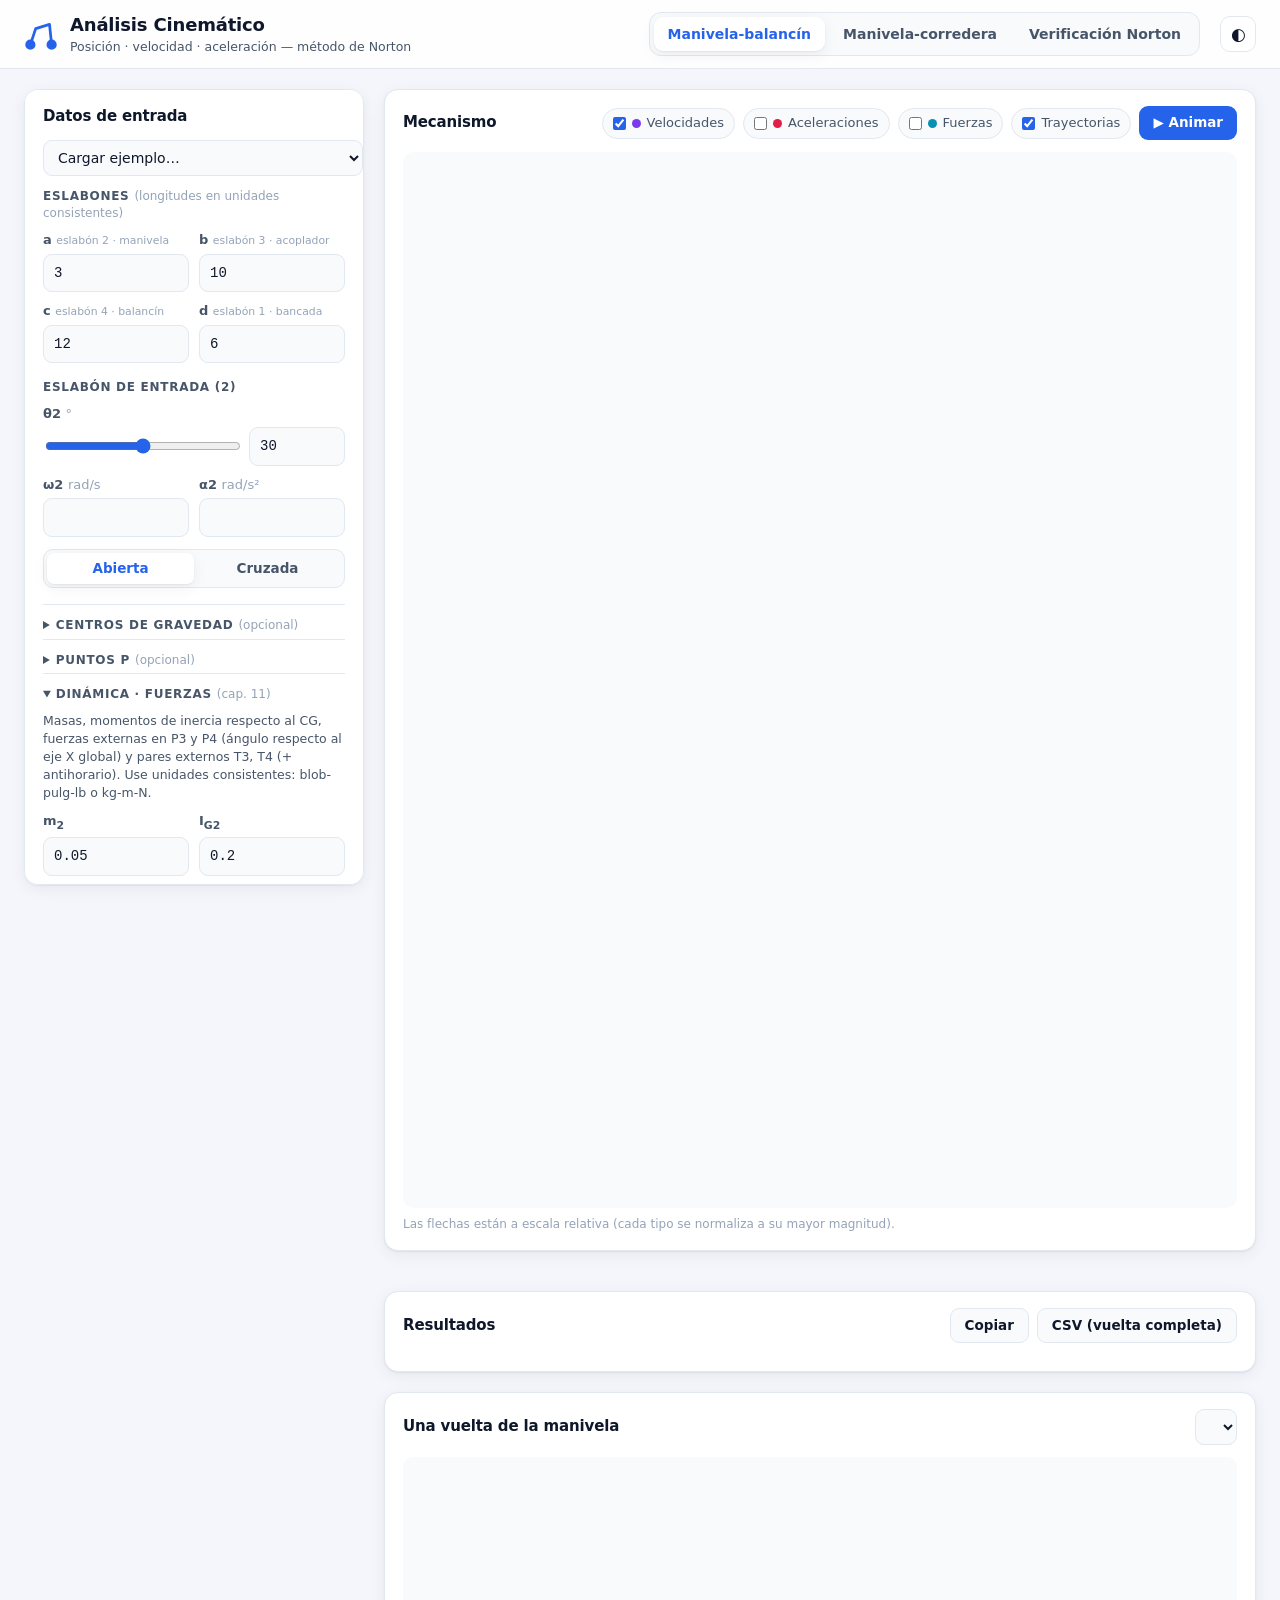
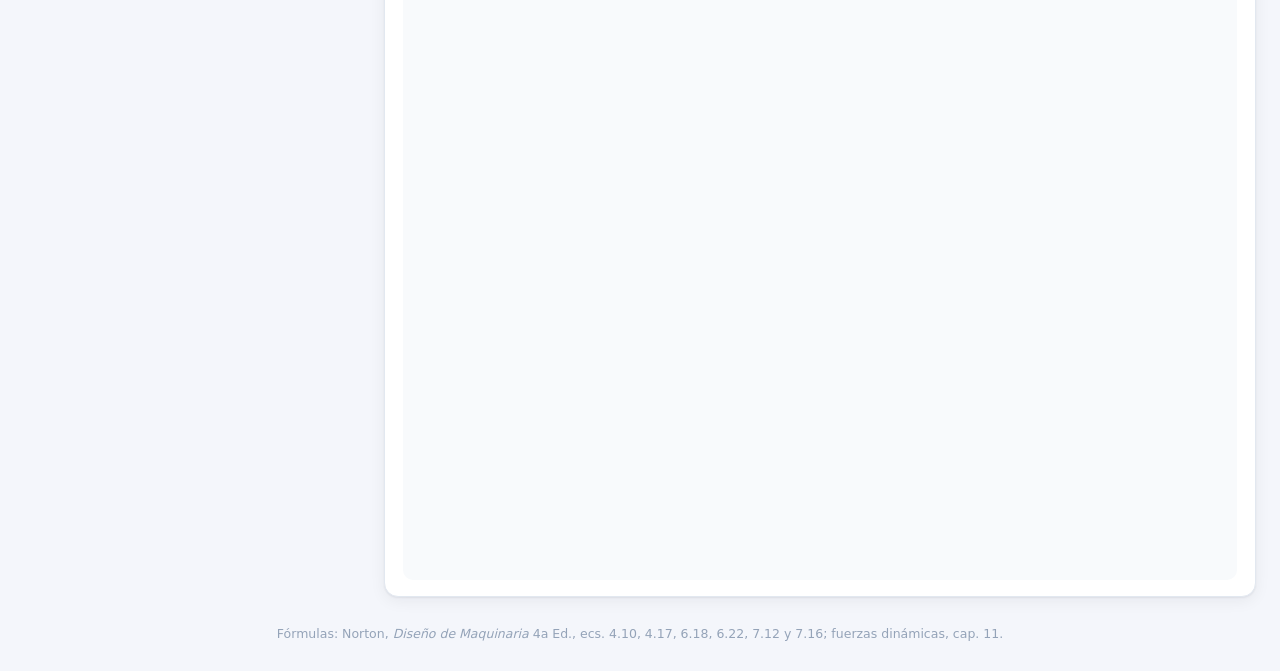
==== index.html @ d0bdc36e "Agrega análisis de fuerzas dinámicas (Norton cap. 11) Resuelve por Newton-Euler las fuerzas en los p" ====
<!doctype html>
<html lang="es">
<head>
  <meta charset="utf-8" />
  <meta name="viewport" content="width=device-width, initial-scale=1" />
  <title>Análisis Cinemático de Mecanismos</title>
  <meta name="description" content="Posición, velocidad y aceleración de mecanismos de cuatro barras y manivela-corredera (método de Norton)." />
  <link rel="icon" href="data:image/svg+xml,%3Csvg xmlns='http://www.w3.org/2000/svg' viewBox='0 0 32 32'%3E%3Ccircle cx='6' cy='26' r='4' fill='%232563eb'/%3E%3Cpath d='M6 26 L12 10 L26 6 L26 26' stroke='%232563eb' stroke-width='3' fill='none'/%3E%3C/svg%3E" />
  <link rel="stylesheet" href="css/estilos.css" />
</head>
<body>
  <header class="barra">
    <div class="marca">
      <svg viewBox="0 0 32 32" aria-hidden="true"><circle cx="6" cy="26" r="3.5"/><circle cx="26" cy="26" r="3.5"/><path d="M6 26 L11 11 L24 7 L26 26"/></svg>
      <div>
        <h1>Análisis Cinemático</h1>
        <p>Posición · velocidad · aceleración — método de Norton</p>
      </div>
    </div>
    <nav class="pestanas" role="tablist">
      <button role="tab" data-modo="cuatroBarras" class="activa">Manivela-balancín</button>
      <button role="tab" data-modo="manivelaCorredera">Manivela-corredera</button>
      <button role="tab" data-modo="verificacion">Verificación Norton</button>
    </nav>
    <button id="tema" class="icono" title="Cambiar tema claro/oscuro" aria-label="Cambiar tema">◐</button>
  </header>

  <main id="vista-calculo" class="contenido">
    <!-- ================= ENTRADAS ================= -->
    <aside class="panel entradas">
      <div class="panel-titulo">
        <h2>Datos de entrada</h2>
        <select id="ejemplo" title="Cargar datos de ejemplo"></select>
      </div>

      <form id="form" autocomplete="off" onsubmit="return false">
        <fieldset>
          <legend>Eslabones <span class="nota">(longitudes en unidades consistentes)</span></legend>
          <div class="rejilla" id="campos-eslabones"></div>
        </fieldset>

        <fieldset>
          <legend>Eslabón de entrada (2)</legend>
          <div class="campo ancho">
            <label for="th2">θ2 <span class="u">°</span></label>
            <div class="slider-fila">
              <input type="range" id="th2-rango" min="0" max="360" step="0.5" />
              <input type="number" id="th2" step="any" />
            </div>
          </div>
          <div class="rejilla">
            <div class="campo"><label for="w2">ω2 <span class="u">rad/s</span></label><input type="number" id="w2" step="any" /></div>
            <div class="campo"><label for="al2">α2 <span class="u">rad/s²</span></label><input type="number" id="al2" step="any" /></div>
          </div>
          <div class="segmentado" role="radiogroup" aria-label="Configuración">
            <button type="button" data-conf="abierta" class="activa">Abierta</button>
            <button type="button" data-conf="cruzada">Cruzada</button>
          </div>
        </fieldset>

        <details>
          <summary>Centros de gravedad <span class="nota">(opcional)</span></summary>
          <p class="ayuda">R<sub>g</sub> se mide desde el pivote del eslabón (O2, A, O4) y δ respecto a la línea del eslabón.</p>
          <div class="rejilla" id="campos-cg"></div>
        </details>

        <details>
          <summary>Puntos P <span class="nota">(opcional)</span></summary>
          <p class="ayuda">R<sub>P</sub> se mide desde el CG del eslabón y δ<sub>RP</sub> respecto a la línea del eslabón.</p>
          <div class="rejilla" id="campos-p"></div>
        </details>

        <details id="det-din" open>
          <summary>Dinámica · fuerzas <span class="nota">(cap. 11)</span></summary>
          <p class="ayuda" id="ayuda-din"></p>
          <div class="rejilla" id="campos-din"></div>
        </details>
      </form>

      <div id="error" class="error" hidden></div>
    </aside>

    <!-- ================= DIBUJO Y RESULTADOS ================= -->
    <section class="columna">
      <div class="panel lienzo-panel">
        <div class="panel-titulo">
          <h2>Mecanismo</h2>
          <div class="controles">
            <label class="chip"><input type="checkbox" id="ver-vel" checked /> <span class="punto v"></span>Velocidades</label>
            <label class="chip"><input type="checkbox" id="ver-acc" /> <span class="punto a"></span>Aceleraciones</label>
            <label class="chip"><input type="checkbox" id="ver-fza" /> <span class="punto f"></span>Fuerzas</label>
            <label class="chip"><input type="checkbox" id="ver-tray" checked /> Trayectorias</label>
            <button id="animar" class="boton">▶ Animar</button>
          </div>
        </div>
        <canvas id="lienzo" height="380"></canvas>
        <p class="leyenda">Las flechas están a escala relativa (cada tipo se normaliza a su mayor magnitud).</p>
      </div>

      <div class="tarjetas" id="resumen"></div>

      <div class="panel">
        <div class="panel-titulo">
          <h2>Resultados</h2>
          <div class="controles">
            <button id="copiar" class="boton secundario">Copiar</button>
            <button id="csv" class="boton secundario">CSV (vuelta completa)</button>
          </div>
        </div>
        <div id="resultados" class="resultados"></div>
      </div>

      <div class="panel">
        <div class="panel-titulo">
          <h2>Una vuelta de la manivela</h2>
          <select id="magnitud"></select>
        </div>
        <canvas id="grafica" height="260"></canvas>
      </div>
    </section>
  </main>

  <main id="vista-verificacion" class="contenido unica" hidden>
    <section class="panel">
      <div class="panel-titulo"><h2>Verificación contra Norton, <em>Diseño de Maquinaria</em> 4a Ed.</h2></div>
      <p class="ayuda">Se recalculan las 7 filas (a–g) de las Tablas P11-1, P11-2 (manivela-corredera) y P11-3 (cuatro barras)
        y se comparan todas las columnas de posición, velocidad y aceleración. Los valores marcados como <span class="et errata">errata</span>
        son inconsistentes dentro de la misma fila del libro; la explicación está en cada uno.</p>
      <div id="verif-resumen" class="tarjetas"></div>
      <div id="verif-tablas"></div>
    </section>
  </main>

  <footer class="pie">
    Fórmulas: Norton, <em>Diseño de Maquinaria</em> 4a Ed., ecs. 4.10, 4.17, 6.18, 6.22, 7.12 y 7.16; fuerzas dinámicas, cap. 11.
  </footer>

  <script src="js/cinematica.js"></script>
  <script src="js/dinamica.js"></script>
  <script src="js/datos-norton.js"></script>
  <script src="js/verificacion.js"></script>
  <script src="js/app.js"></script>
</body>
</html>
---- css/estilos.css ----
:root {
  --fondo: #f4f6fb;
  --superficie: #ffffff;
  --superficie-2: #f8fafc;
  --borde: #e2e8f0;
  --texto: #0f172a;
  --texto-2: #475569;
  --texto-3: #94a3b8;
  --primario: #2563eb;
  --primario-suave: #dbeafe;
  --e2: #2563eb;   /* eslabón 2 */
  --e3: #f59e0b;   /* eslabón 3 */
  --e4: #10b981;   /* eslabón 4 */
  --vel: #7c3aed;
  --fuerza: #0891b2;
  --acc: #e11d48;
  --ok: #16a34a;
  --ok-suave: #dcfce7;
  --err: #b45309;
  --err-suave: #fef3c7;
  --mal: #dc2626;
  --mal-suave: #fee2e2;
  --sombra: 0 1px 2px rgba(15, 23, 42, .06), 0 4px 16px rgba(15, 23, 42, .06);
  --radio: 14px;
  --mono: ui-monospace, "SF Mono", "Cascadia Mono", Consolas, monospace;
  color-scheme: light;
}
@media (prefers-color-scheme: dark) {
  :root:not([data-theme="light"]) {
    --fondo: #0b1120; --superficie: #111827; --superficie-2: #0f172a; --borde: #1f2a3c;
    --texto: #e5e7eb; --texto-2: #9ca3af; --texto-3: #64748b;
    --primario: #60a5fa; --primario-suave: #1e3a8a55;
    --e2: #60a5fa; --e3: #fbbf24; --e4: #34d399; --vel: #a78bfa; --fuerza: #22d3ee; --acc: #fb7185;
    --ok: #4ade80; --ok-suave: #14532d66; --err: #fbbf24; --err-suave: #78350f66; --mal: #f87171; --mal-suave: #7f1d1d66;
    --sombra: 0 1px 2px rgba(0,0,0,.4), 0 4px 16px rgba(0,0,0,.3);
    color-scheme: dark;
  }
}
:root[data-theme="dark"] {
  --fondo: #0b1120; --superficie: #111827; --superficie-2: #0f172a; --borde: #1f2a3c;
  --texto: #e5e7eb; --texto-2: #9ca3af; --texto-3: #64748b;
  --primario: #60a5fa; --primario-suave: #1e3a8a55;
  --e2: #60a5fa; --e3: #fbbf24; --e4: #34d399; --vel: #a78bfa; --fuerza: #22d3ee; --acc: #fb7185;
  --ok: #4ade80; --ok-suave: #14532d66; --err: #fbbf24; --err-suave: #78350f66; --mal: #f87171; --mal-suave: #7f1d1d66;
  --sombra: 0 1px 2px rgba(0,0,0,.4), 0 4px 16px rgba(0,0,0,.3);
  color-scheme: dark;
}

* { box-sizing: border-box; }
[hidden] { display: none !important; }
html, body { margin: 0; }
body {
  background: var(--fondo);
  color: var(--texto);
  font: 15px/1.45 system-ui, -apple-system, "Segoe UI", Roboto, sans-serif;
  -webkit-font-smoothing: antialiased;
}
h1, h2 { margin: 0; letter-spacing: -.01em; }
h2 { font-size: 15px; font-weight: 650; }

/* ---------------- barra superior ---------------- */
.barra {
  position: sticky; top: 0; z-index: 5;
  display: flex; align-items: center; gap: 20px; flex-wrap: wrap;
  padding: 12px 24px;
  background: color-mix(in srgb, var(--superficie) 85%, transparent);
  backdrop-filter: blur(10px);
  border-bottom: 1px solid var(--borde);
}
.marca { display: flex; align-items: center; gap: 12px; margin-right: auto; }
.marca svg { width: 34px; height: 34px; fill: var(--primario); stroke: var(--primario); stroke-width: 2.6; stroke-linejoin: round; }
.marca svg path { fill: none; }
.marca h1 { font-size: 18px; }
.marca p { margin: 0; font-size: 12.5px; color: var(--texto-2); }

.pestanas { display: flex; gap: 4px; background: var(--superficie-2); border: 1px solid var(--borde); padding: 4px; border-radius: 12px; }
.pestanas button {
  border: 0; background: none; color: var(--texto-2); font: inherit; font-weight: 550; font-size: 14px;
  padding: 7px 14px; border-radius: 9px; cursor: pointer;
}
.pestanas button:hover { color: var(--texto); }
.pestanas button.activa { background: var(--superficie); color: var(--primario); box-shadow: var(--sombra); }
.icono { border: 1px solid var(--borde); background: var(--superficie); color: var(--texto); width: 36px; height: 36px; border-radius: 10px; cursor: pointer; font-size: 17px; }

/* ---------------- maquetación ---------------- */
.contenido {
  display: grid; grid-template-columns: 340px minmax(0, 1fr); gap: 20px;
  max-width: 1400px; margin: 0 auto; padding: 20px 24px;
}
.contenido.unica { grid-template-columns: minmax(0, 1fr); }
.columna { display: flex; flex-direction: column; gap: 20px; min-width: 0; }
.panel {
  background: var(--superficie); border: 1px solid var(--borde); border-radius: var(--radio);
  box-shadow: var(--sombra); padding: 16px 18px;
}
.panel-titulo { display: flex; align-items: center; justify-content: space-between; gap: 12px; flex-wrap: wrap; margin-bottom: 12px; }
.entradas { position: sticky; top: 84px; align-self: start; max-height: calc(100vh - 104px); overflow: auto; }

/* ---------------- formulario ---------------- */
fieldset { border: 0; padding: 0; margin: 0 0 16px; }
legend { font-size: 12px; font-weight: 700; text-transform: uppercase; letter-spacing: .06em; color: var(--texto-2); margin-bottom: 8px; padding: 0; }
.nota { font-weight: 400; text-transform: none; letter-spacing: 0; color: var(--texto-3); }
.rejilla { display: grid; grid-template-columns: 1fr 1fr; gap: 10px; }
.campo { display: flex; flex-direction: column; gap: 4px; }
.campo.ancho { margin-bottom: 10px; }
.campo label { font-size: 13px; color: var(--texto-2); font-weight: 550; }
.campo label small { color: var(--texto-3); font-weight: 400; }
.u { color: var(--texto-3); font-weight: 400; }
input[type="number"], select {
  width: 100%; font: inherit; font-family: var(--mono); font-size: 14px;
  color: var(--texto); background: var(--superficie-2);
  border: 1px solid var(--borde); border-radius: 9px; padding: 8px 10px;
  transition: border-color .15s, box-shadow .15s;
}
select { font-family: inherit; width: auto; cursor: pointer; }
input[type="number"]:focus, select:focus { outline: none; border-color: var(--primario); box-shadow: 0 0 0 3px var(--primario-suave); }
input.invalido { border-color: var(--mal); }
.slider-fila { display: grid; grid-template-columns: 1fr 96px; gap: 10px; align-items: center; }
input[type="range"] { accent-color: var(--primario); width: 100%; }

.segmentado { display: grid; grid-template-columns: 1fr 1fr; background: var(--superficie-2); border: 1px solid var(--borde); border-radius: 10px; padding: 3px; margin-top: 12px; }
.segmentado button { border: 0; background: none; font: inherit; font-size: 13.5px; font-weight: 600; color: var(--texto-2); padding: 6px; border-radius: 7px; cursor: pointer; }
.segmentado button.activa { background: var(--superficie); color: var(--primario); box-shadow: var(--sombra); }

details { border-top: 1px solid var(--borde); padding: 12px 0 4px; }
details:last-of-type { border-bottom: 1px solid var(--borde); margin-bottom: 4px; }
summary { cursor: pointer; font-size: 12px; font-weight: 700; text-transform: uppercase; letter-spacing: .06em; color: var(--texto-2); }
details[open] summary { margin-bottom: 8px; }
.ayuda { font-size: 12.5px; color: var(--texto-2); margin: 0 0 10px; }
.error { margin-top: 12px; background: var(--mal-suave); color: var(--mal); border-radius: 10px; padding: 10px 12px; font-size: 13.5px; font-weight: 550; }

/* ---------------- botones / chips ---------------- */
.controles { display: flex; gap: 8px; flex-wrap: wrap; align-items: center; }
.boton { border: 0; background: var(--primario); color: #fff; font: inherit; font-size: 13.5px; font-weight: 600; padding: 7px 14px; border-radius: 9px; cursor: pointer; }
.boton:hover { filter: brightness(1.08); }
.boton.secundario { background: var(--superficie-2); color: var(--texto); border: 1px solid var(--borde); }
.chip { display: inline-flex; align-items: center; gap: 6px; font-size: 13px; color: var(--texto-2); background: var(--superficie-2); border: 1px solid var(--borde); padding: 5px 10px; border-radius: 999px; cursor: pointer; user-select: none; }
.chip input { margin: 0; accent-color: var(--primario); }
.punto { width: 9px; height: 9px; border-radius: 50%; display: inline-block; }
.punto.v { background: var(--vel); } .punto.f { background: var(--fuerza); } .punto.a { background: var(--acc); }

/* ---------------- lienzos ---------------- */
canvas { width: 100%; display: block; border-radius: 10px; background: var(--superficie-2); }
.leyenda { margin: 8px 0 0; font-size: 12px; color: var(--texto-3); }

/* ---------------- tarjetas resumen ---------------- */
.tarjetas { display: grid; grid-template-columns: repeat(auto-fit, minmax(150px, 1fr)); gap: 12px; }
.tarjeta { background: var(--superficie); border: 1px solid var(--borde); border-radius: 12px; padding: 12px 14px; box-shadow: var(--sombra); }
.tarjeta .t { font-size: 12px; color: var(--texto-2); font-weight: 600; }
.tarjeta .v { font-family: var(--mono); font-size: 20px; font-weight: 650; margin-top: 2px; font-variant-numeric: tabular-nums; }
.tarjeta .s { font-size: 12px; color: var(--texto-3); }
.tarjeta.e2 { border-top: 3px solid var(--e2); } .tarjeta.e3 { border-top: 3px solid var(--e3); } .tarjeta.e4 { border-top: 3px solid var(--e4); }

/* ---------------- tablas de resultados ---------------- */
.resultados { display: grid; grid-template-columns: repeat(auto-fit, minmax(330px, 1fr)); gap: 18px; }
.grupo h3 { font-size: 12px; font-weight: 700; text-transform: uppercase; letter-spacing: .06em; color: var(--texto-2); margin: 0 0 6px; display: flex; align-items: center; gap: 8px; }
.grupo h3::before { content: ""; width: 8px; height: 8px; border-radius: 2px; background: var(--c, var(--primario)); }
table { width: 100%; border-collapse: collapse; font-size: 13.5px; }
th, td { padding: 6px 8px; text-align: right; border-bottom: 1px solid var(--borde); white-space: nowrap; }
th:first-child, td:first-child { text-align: left; }
th { font-size: 11.5px; font-weight: 650; color: var(--texto-3); text-transform: uppercase; letter-spacing: .04em; }
td { font-family: var(--mono); font-variant-numeric: tabular-nums; }
td:first-child { font-family: inherit; font-weight: 550; }
td small { color: var(--texto-3); font-family: system-ui, sans-serif; font-weight: 400; }
tr:last-child td { border-bottom: 0; }
.ancho-total { grid-column: 1 / -1; }
.sub-rejilla { display: grid; grid-template-columns: repeat(auto-fit, minmax(330px, 1fr)); gap: 18px; }
.grupo h4 { font-size: 12.5px; font-weight: 650; color: var(--texto-2); margin: 14px 0 4px; }
.tabla-scroll { overflow-x: auto; }

/* ---------------- verificación ---------------- */
.et { display: inline-block; font-size: 11.5px; font-weight: 700; padding: 2px 8px; border-radius: 999px; font-family: system-ui, sans-serif; }
.et.ok { background: var(--ok-suave); color: var(--ok); }
.et.errata { background: var(--err-suave); color: var(--err); }
.et.falla { background: var(--mal-suave); color: var(--mal); }
.verif-fila { margin-top: 18px; border: 1px solid var(--borde); border-radius: 12px; overflow: hidden; }
.verif-fila header { display: flex; align-items: center; gap: 10px; padding: 10px 14px; background: var(--superficie-2); border-bottom: 1px solid var(--borde); flex-wrap: wrap; }
.verif-fila header b { font-size: 14px; }
.verif-fila header span.dato { font-size: 12.5px; color: var(--texto-2); font-family: var(--mono); }
.verif-fila table td, .verif-fila table th { padding: 6px 14px; }
.verif-fila .nota-errata td { text-align: left; white-space: normal; font-family: system-ui, sans-serif; font-size: 12.5px; color: var(--err); background: var(--err-suave); }
.verif-grupo h3 { margin: 26px 0 0; font-size: 16px; }

.pie { text-align: center; color: var(--texto-3); font-size: 12.5px; padding: 8px 16px 28px; }

/* ---------------- responsive ---------------- */
@media (max-width: 900px) {
  .contenido { grid-template-columns: minmax(0, 1fr); padding: 16px; }
  .entradas { position: static; max-height: none; }
  .barra { padding: 10px 16px; }
  .pestanas { width: 100%; overflow-x: auto; }
  .pestanas button { flex: 1; white-space: nowrap; }
  .resultados { grid-template-columns: minmax(0, 1fr); }
}
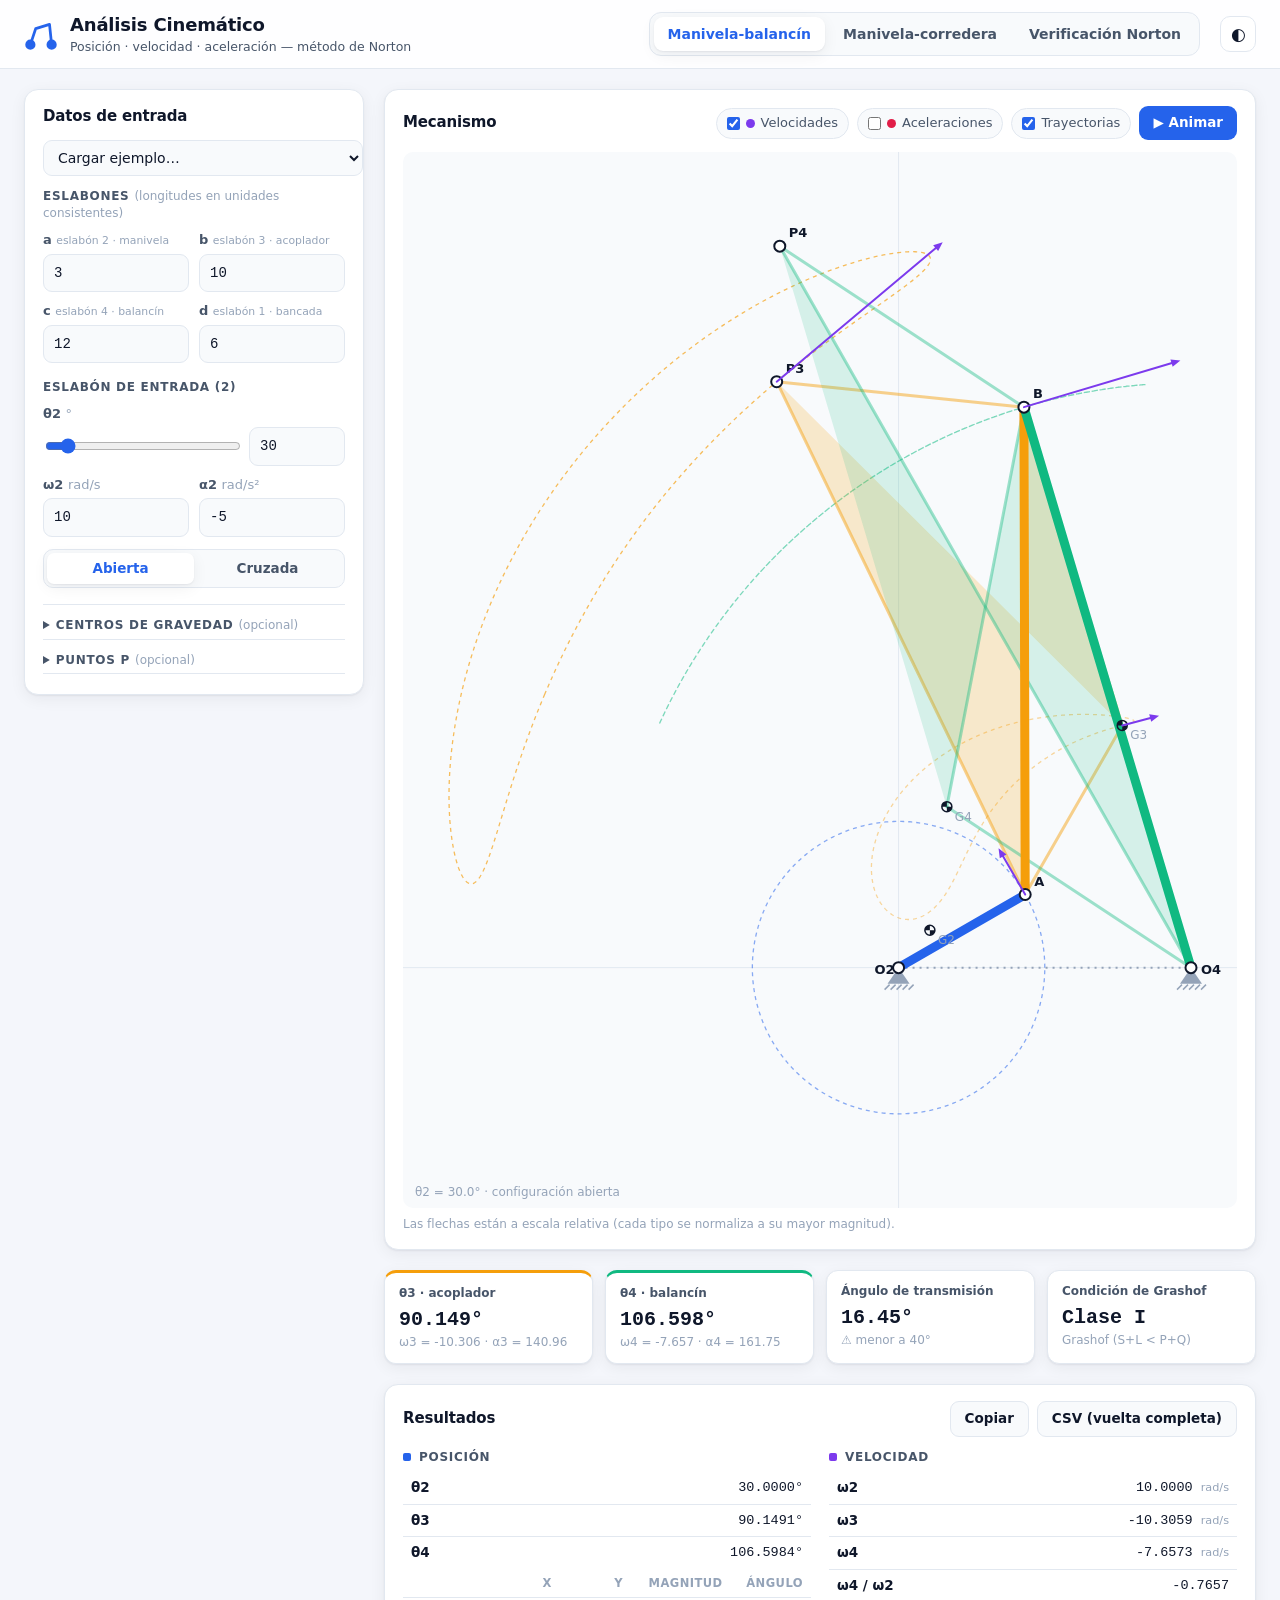
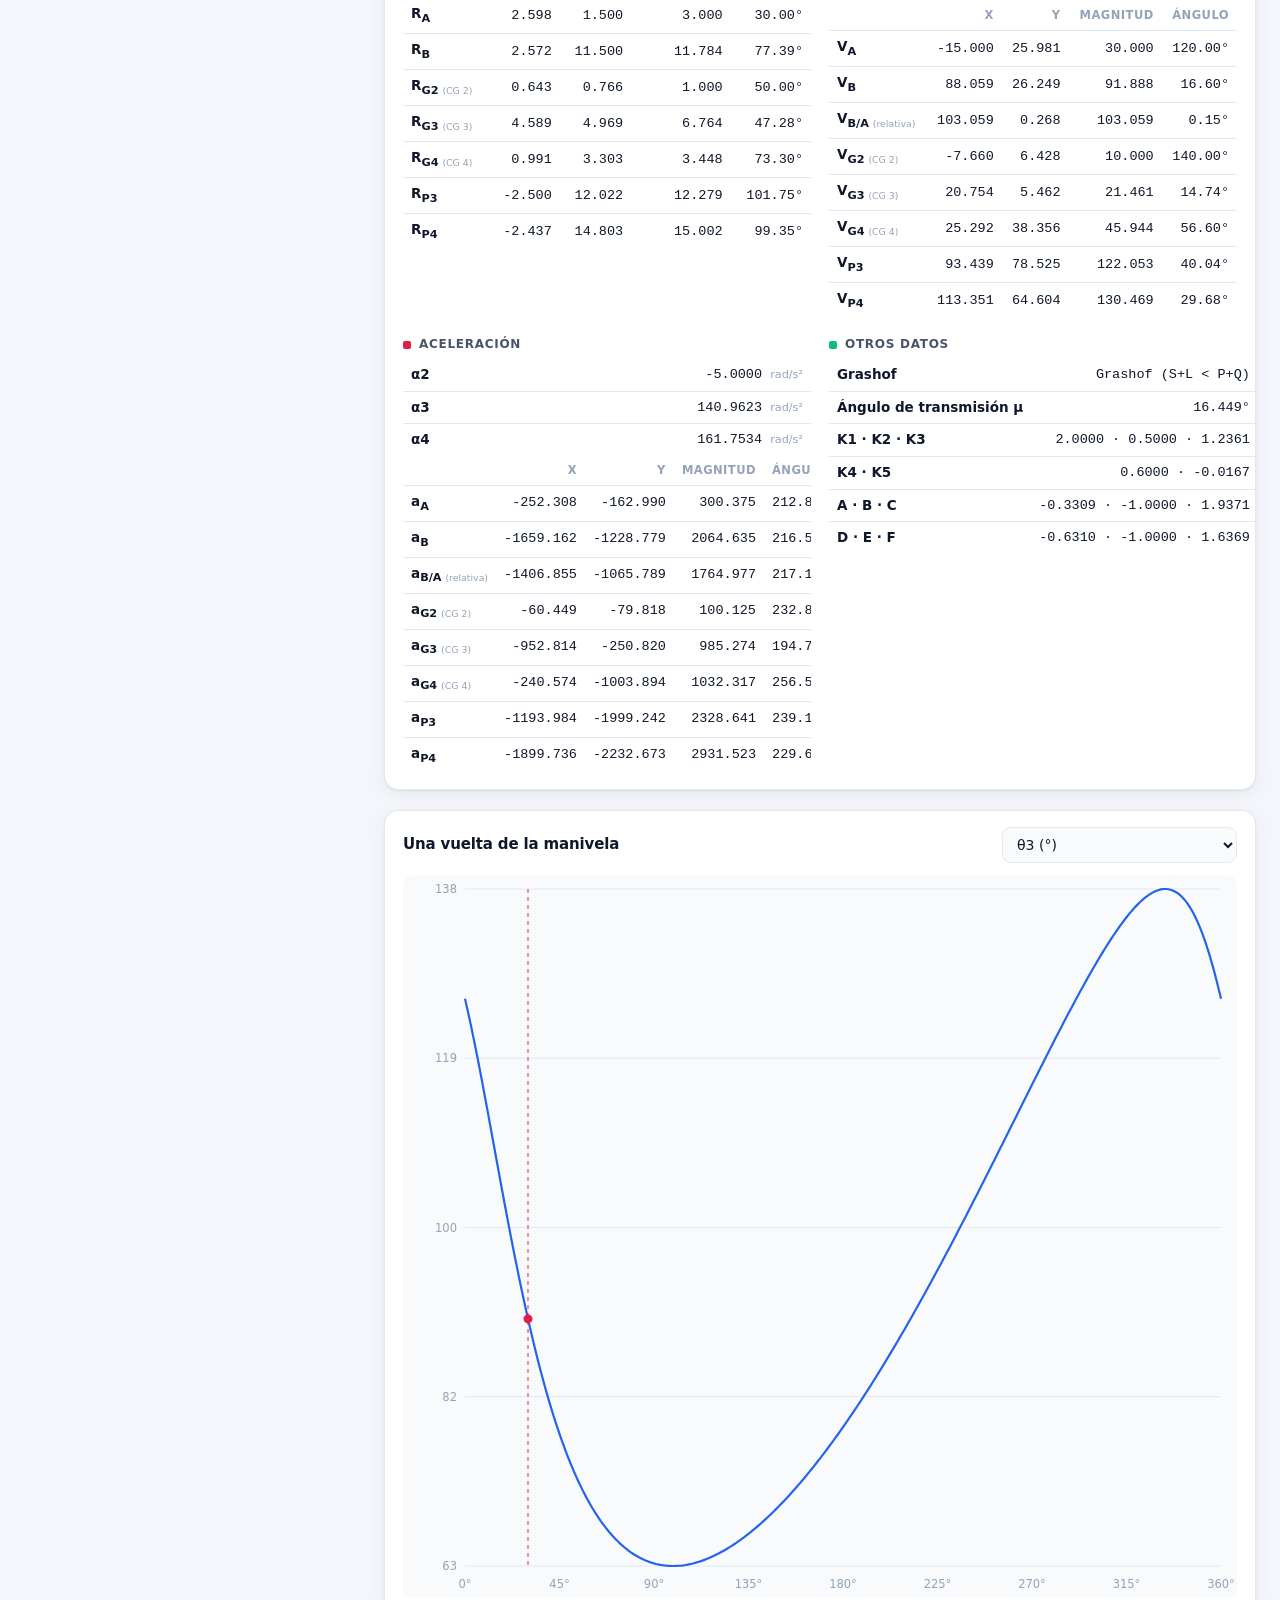
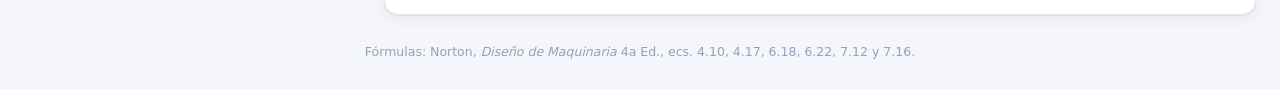
==== commit 2ab0807d: "Aplicación web de análisis cinemático (manivela-balancín y manivela-corredera) Calcula posición, vel" ====
--- a/index.html
+++ b/index.html
@@ -69,12 +69,6 @@
           <p class="ayuda">R<sub>P</sub> se mide desde el CG del eslabón y δ<sub>RP</sub> respecto a la línea del eslabón.</p>
           <div class="rejilla" id="campos-p"></div>
         </details>
-
-        <details id="det-din" open>
-          <summary>Dinámica · fuerzas <span class="nota">(cap. 11)</span></summary>
-          <p class="ayuda" id="ayuda-din"></p>
-          <div class="rejilla" id="campos-din"></div>
-        </details>
       </form>
 
       <div id="error" class="error" hidden></div>
@@ -88,7 +82,6 @@
           <div class="controles">
             <label class="chip"><input type="checkbox" id="ver-vel" checked /> <span class="punto v"></span>Velocidades</label>
             <label class="chip"><input type="checkbox" id="ver-acc" /> <span class="punto a"></span>Aceleraciones</label>
-            <label class="chip"><input type="checkbox" id="ver-fza" /> <span class="punto f"></span>Fuerzas</label>
             <label class="chip"><input type="checkbox" id="ver-tray" checked /> Trayectorias</label>
             <button id="animar" class="boton">▶ Animar</button>
           </div>
@@ -132,11 +125,10 @@
   </main>
 
   <footer class="pie">
-    Fórmulas: Norton, <em>Diseño de Maquinaria</em> 4a Ed., ecs. 4.10, 4.17, 6.18, 6.22, 7.12 y 7.16; fuerzas dinámicas, cap. 11.
+    Fórmulas: Norton, <em>Diseño de Maquinaria</em> 4a Ed., ecs. 4.10, 4.17, 6.18, 6.22, 7.12 y 7.16.
   </footer>
 
   <script src="js/cinematica.js"></script>
-  <script src="js/dinamica.js"></script>
   <script src="js/datos-norton.js"></script>
   <script src="js/verificacion.js"></script>
   <script src="js/app.js"></script>
--- a/css/estilos.css
+++ b/css/estilos.css
@@ -12,7 +12,6 @@
   --e3: #f59e0b;   /* eslabón 3 */
   --e4: #10b981;   /* eslabón 4 */
   --vel: #7c3aed;
-  --fuerza: #0891b2;
   --acc: #e11d48;
   --ok: #16a34a;
   --ok-suave: #dcfce7;
@@ -30,7 +29,7 @@
     --fondo: #0b1120; --superficie: #111827; --superficie-2: #0f172a; --borde: #1f2a3c;
     --texto: #e5e7eb; --texto-2: #9ca3af; --texto-3: #64748b;
     --primario: #60a5fa; --primario-suave: #1e3a8a55;
-    --e2: #60a5fa; --e3: #fbbf24; --e4: #34d399; --vel: #a78bfa; --fuerza: #22d3ee; --acc: #fb7185;
+    --e2: #60a5fa; --e3: #fbbf24; --e4: #34d399; --vel: #a78bfa; --acc: #fb7185;
     --ok: #4ade80; --ok-suave: #14532d66; --err: #fbbf24; --err-suave: #78350f66; --mal: #f87171; --mal-suave: #7f1d1d66;
     --sombra: 0 1px 2px rgba(0,0,0,.4), 0 4px 16px rgba(0,0,0,.3);
     color-scheme: dark;
@@ -40,7 +39,7 @@
   --fondo: #0b1120; --superficie: #111827; --superficie-2: #0f172a; --borde: #1f2a3c;
   --texto: #e5e7eb; --texto-2: #9ca3af; --texto-3: #64748b;
   --primario: #60a5fa; --primario-suave: #1e3a8a55;
-  --e2: #60a5fa; --e3: #fbbf24; --e4: #34d399; --vel: #a78bfa; --fuerza: #22d3ee; --acc: #fb7185;
+  --e2: #60a5fa; --e3: #fbbf24; --e4: #34d399; --vel: #a78bfa; --acc: #fb7185;
   --ok: #4ade80; --ok-suave: #14532d66; --err: #fbbf24; --err-suave: #78350f66; --mal: #f87171; --mal-suave: #7f1d1d66;
   --sombra: 0 1px 2px rgba(0,0,0,.4), 0 4px 16px rgba(0,0,0,.3);
   color-scheme: dark;
@@ -137,7 +136,7 @@
 .chip { display: inline-flex; align-items: center; gap: 6px; font-size: 13px; color: var(--texto-2); background: var(--superficie-2); border: 1px solid var(--borde); padding: 5px 10px; border-radius: 999px; cursor: pointer; user-select: none; }
 .chip input { margin: 0; accent-color: var(--primario); }
 .punto { width: 9px; height: 9px; border-radius: 50%; display: inline-block; }
-.punto.v { background: var(--vel); } .punto.f { background: var(--fuerza); } .punto.a { background: var(--acc); }
+.punto.v { background: var(--vel); } .punto.a { background: var(--acc); }
 
 /* ---------------- lienzos ---------------- */
 canvas { width: 100%; display: block; border-radius: 10px; background: var(--superficie-2); }
@@ -163,9 +162,6 @@
 td:first-child { font-family: inherit; font-weight: 550; }
 td small { color: var(--texto-3); font-family: system-ui, sans-serif; font-weight: 400; }
 tr:last-child td { border-bottom: 0; }
-.ancho-total { grid-column: 1 / -1; }
-.sub-rejilla { display: grid; grid-template-columns: repeat(auto-fit, minmax(330px, 1fr)); gap: 18px; }
-.grupo h4 { font-size: 12.5px; font-weight: 650; color: var(--texto-2); margin: 14px 0 4px; }
 .tabla-scroll { overflow-x: auto; }
 
 /* ---------------- verificación ---------------- */
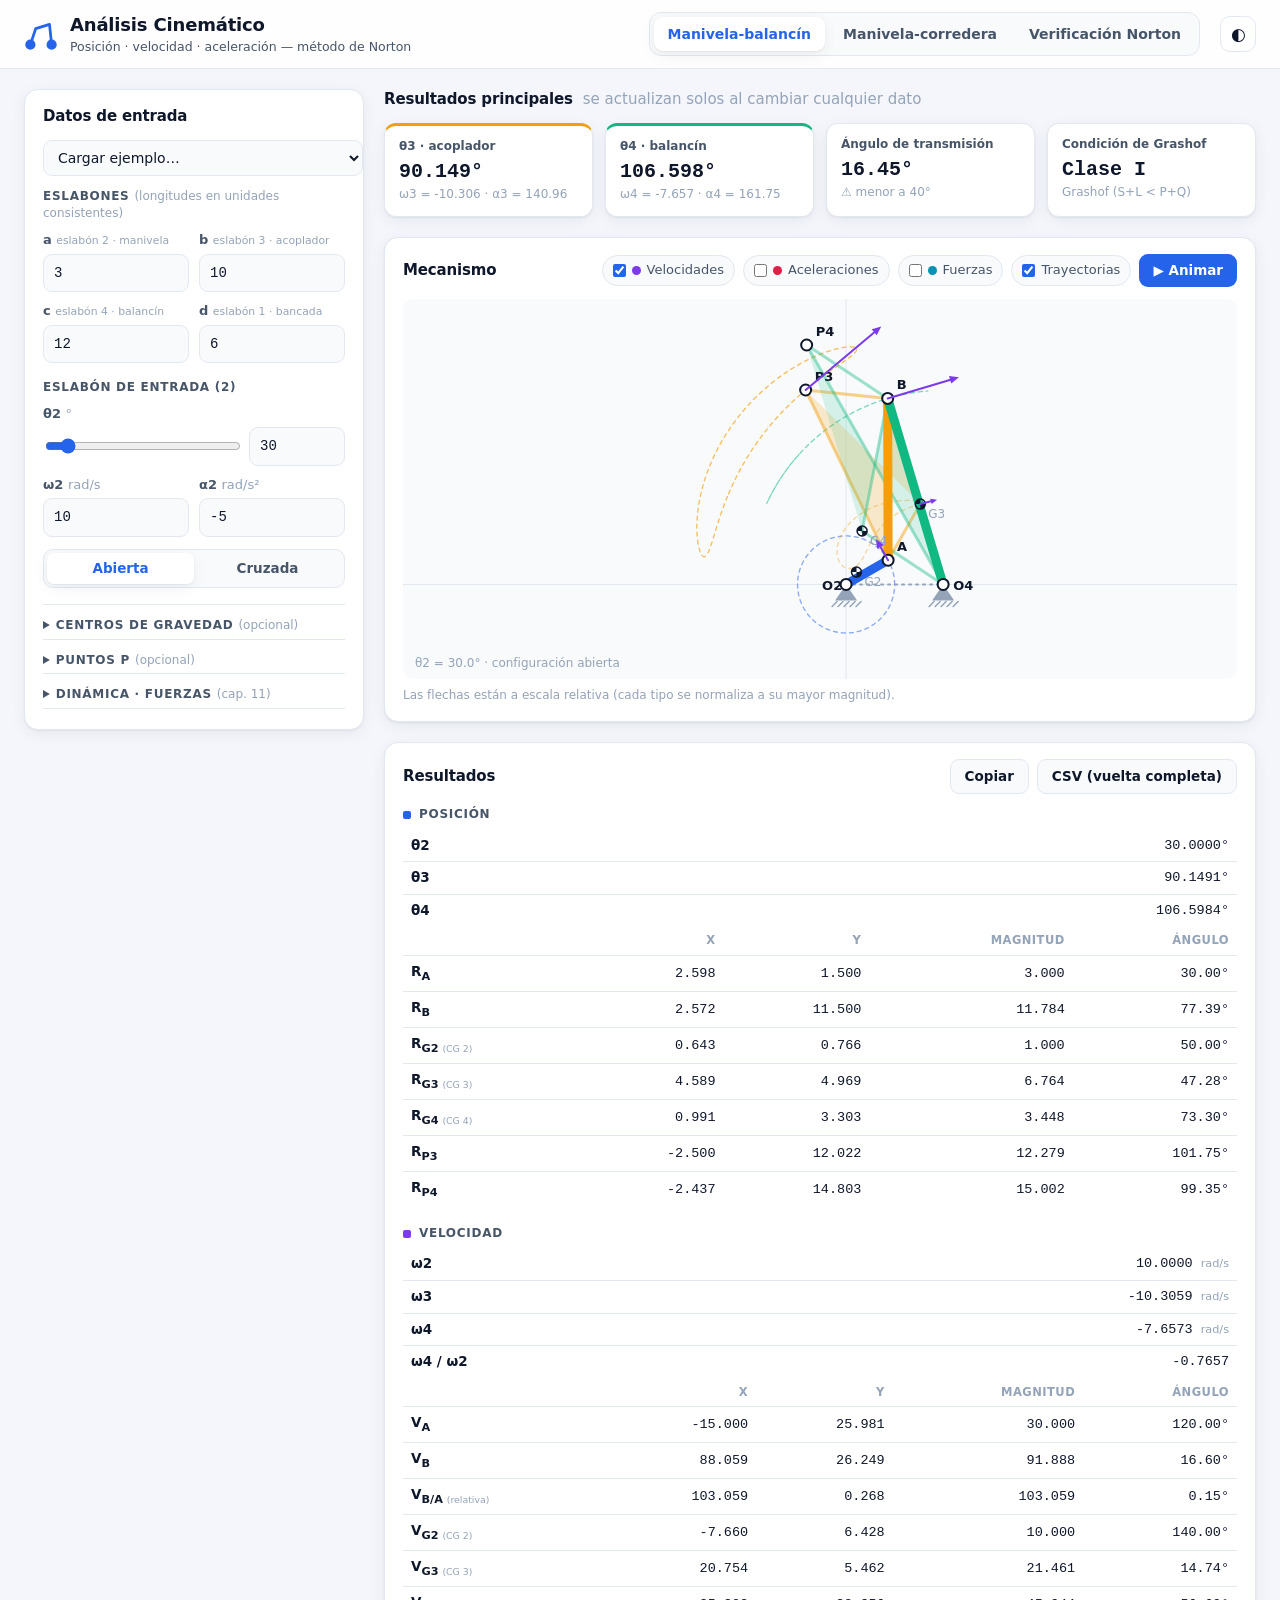
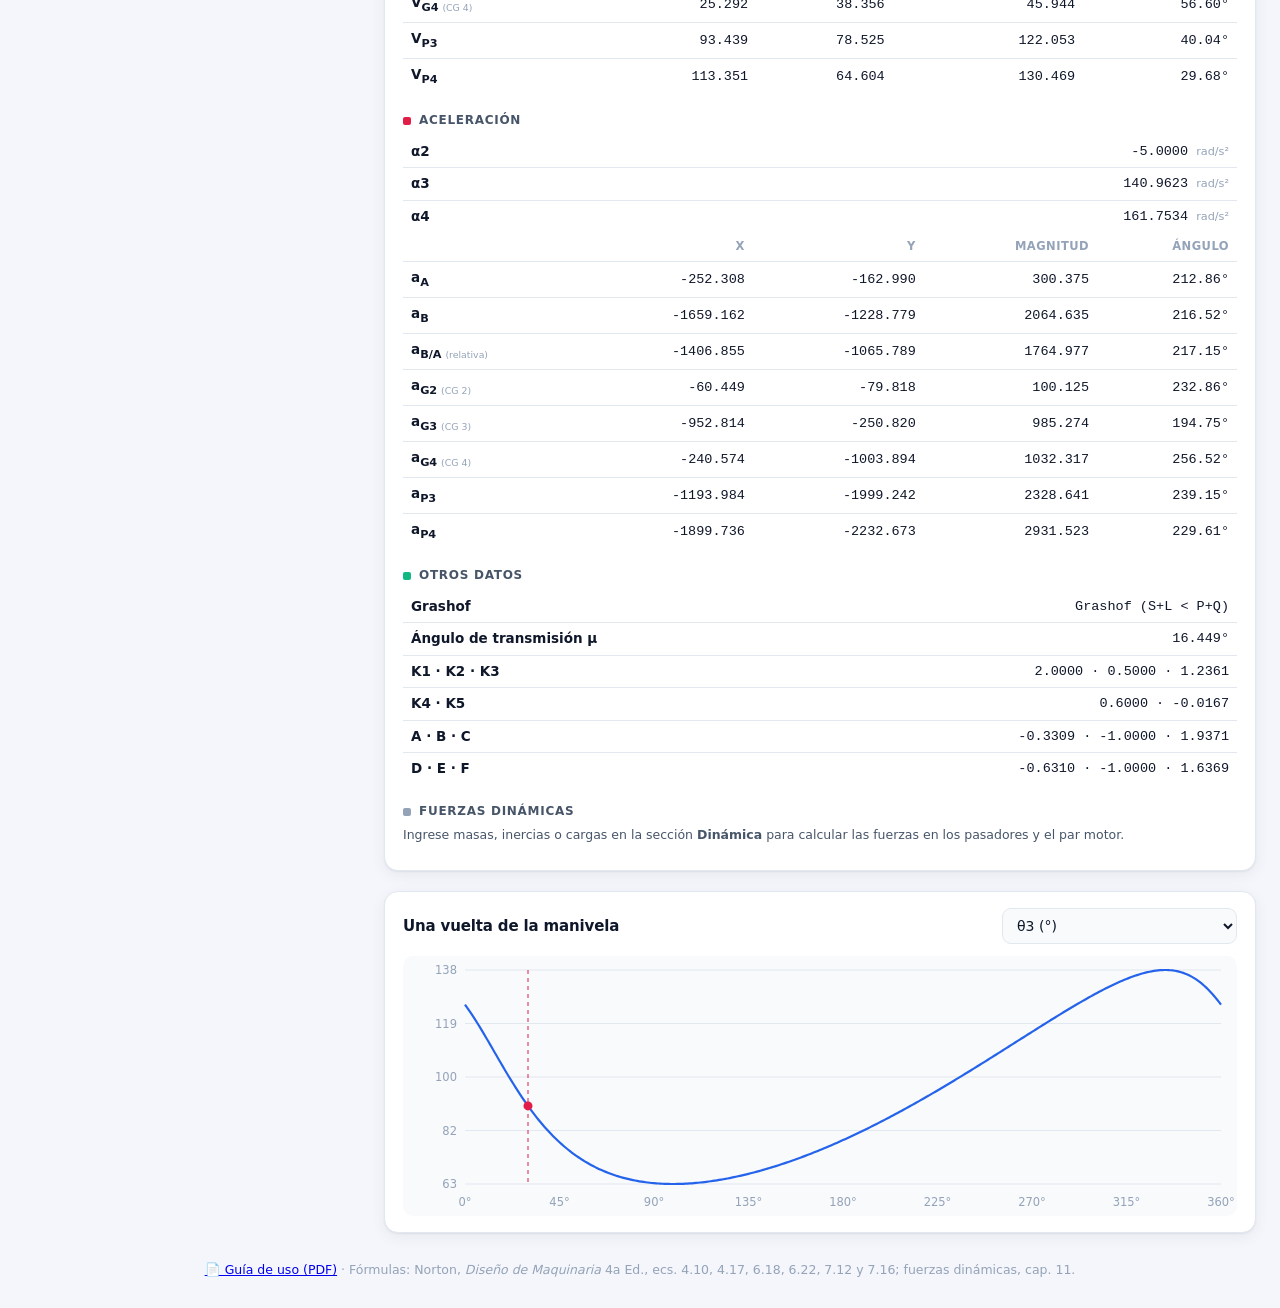
==== commit 85448f40: "Corrige resultados fuera de pantalla y agrega guía de uso en PDF El lienzo del mecanismo no tenía al" ====
--- a/index.html
+++ b/index.html
@@ -6,7 +6,7 @@
   <title>Análisis Cinemático de Mecanismos</title>
   <meta name="description" content="Posición, velocidad y aceleración de mecanismos de cuatro barras y manivela-corredera (método de Norton)." />
   <link rel="icon" href="data:image/svg+xml,%3Csvg xmlns='http://www.w3.org/2000/svg' viewBox='0 0 32 32'%3E%3Ccircle cx='6' cy='26' r='4' fill='%232563eb'/%3E%3Cpath d='M6 26 L12 10 L26 6 L26 26' stroke='%232563eb' stroke-width='3' fill='none'/%3E%3C/svg%3E" />
-  <link rel="stylesheet" href="css/estilos.css" />
+  <link rel="stylesheet" href="css/estilos.css?v=5" />
 </head>
 <body>
   <header class="barra">
@@ -69,6 +69,12 @@
           <p class="ayuda">R<sub>P</sub> se mide desde el CG del eslabón y δ<sub>RP</sub> respecto a la línea del eslabón.</p>
           <div class="rejilla" id="campos-p"></div>
         </details>
+
+        <details id="det-din">
+          <summary>Dinámica · fuerzas <span class="nota">(cap. 11)</span></summary>
+          <p class="ayuda" id="ayuda-din"></p>
+          <div class="rejilla" id="campos-din"></div>
+        </details>
       </form>
 
       <div id="error" class="error" hidden></div>
@@ -76,12 +82,19 @@
 
     <!-- ================= DIBUJO Y RESULTADOS ================= -->
     <section class="columna">
+      <div class="resumen-cabecera">
+        <h2>Resultados principales</h2>
+        <span class="nota">se actualizan solos al cambiar cualquier dato</span>
+      </div>
+      <div class="tarjetas" id="resumen"></div>
+
       <div class="panel lienzo-panel">
         <div class="panel-titulo">
           <h2>Mecanismo</h2>
           <div class="controles">
             <label class="chip"><input type="checkbox" id="ver-vel" checked /> <span class="punto v"></span>Velocidades</label>
             <label class="chip"><input type="checkbox" id="ver-acc" /> <span class="punto a"></span>Aceleraciones</label>
+            <label class="chip"><input type="checkbox" id="ver-fza" /> <span class="punto f"></span>Fuerzas</label>
             <label class="chip"><input type="checkbox" id="ver-tray" checked /> Trayectorias</label>
             <button id="animar" class="boton">▶ Animar</button>
           </div>
@@ -89,8 +102,6 @@
         <canvas id="lienzo" height="380"></canvas>
         <p class="leyenda">Las flechas están a escala relativa (cada tipo se normaliza a su mayor magnitud).</p>
       </div>
-
-      <div class="tarjetas" id="resumen"></div>
 
       <div class="panel">
         <div class="panel-titulo">
@@ -125,12 +136,13 @@
   </main>
 
   <footer class="pie">
-    Fórmulas: Norton, <em>Diseño de Maquinaria</em> 4a Ed., ecs. 4.10, 4.17, 6.18, 6.22, 7.12 y 7.16.
+    <a href="docs/Guia-de-uso.pdf" target="_blank" rel="noopener">📄 Guía de uso (PDF)</a> · Fórmulas: Norton, <em>Diseño de Maquinaria</em> 4a Ed., ecs. 4.10, 4.17, 6.18, 6.22, 7.12 y 7.16; fuerzas dinámicas, cap. 11.
   </footer>
 
-  <script src="js/cinematica.js"></script>
-  <script src="js/datos-norton.js"></script>
-  <script src="js/verificacion.js"></script>
-  <script src="js/app.js"></script>
+  <script src="js/cinematica.js?v=5"></script>
+  <script src="js/dinamica.js?v=5"></script>
+  <script src="js/datos-norton.js?v=5"></script>
+  <script src="js/verificacion.js?v=5"></script>
+  <script src="js/app.js?v=5"></script>
 </body>
 </html>
--- a/css/estilos.css
+++ b/css/estilos.css
@@ -12,6 +12,7 @@
   --e3: #f59e0b;   /* eslabón 3 */
   --e4: #10b981;   /* eslabón 4 */
   --vel: #7c3aed;
+  --fuerza: #0891b2;
   --acc: #e11d48;
   --ok: #16a34a;
   --ok-suave: #dcfce7;
@@ -29,7 +30,7 @@
     --fondo: #0b1120; --superficie: #111827; --superficie-2: #0f172a; --borde: #1f2a3c;
     --texto: #e5e7eb; --texto-2: #9ca3af; --texto-3: #64748b;
     --primario: #60a5fa; --primario-suave: #1e3a8a55;
-    --e2: #60a5fa; --e3: #fbbf24; --e4: #34d399; --vel: #a78bfa; --acc: #fb7185;
+    --e2: #60a5fa; --e3: #fbbf24; --e4: #34d399; --vel: #a78bfa; --fuerza: #22d3ee; --acc: #fb7185;
     --ok: #4ade80; --ok-suave: #14532d66; --err: #fbbf24; --err-suave: #78350f66; --mal: #f87171; --mal-suave: #7f1d1d66;
     --sombra: 0 1px 2px rgba(0,0,0,.4), 0 4px 16px rgba(0,0,0,.3);
     color-scheme: dark;
@@ -39,7 +40,7 @@
   --fondo: #0b1120; --superficie: #111827; --superficie-2: #0f172a; --borde: #1f2a3c;
   --texto: #e5e7eb; --texto-2: #9ca3af; --texto-3: #64748b;
   --primario: #60a5fa; --primario-suave: #1e3a8a55;
-  --e2: #60a5fa; --e3: #fbbf24; --e4: #34d399; --vel: #a78bfa; --acc: #fb7185;
+  --e2: #60a5fa; --e3: #fbbf24; --e4: #34d399; --vel: #a78bfa; --fuerza: #22d3ee; --acc: #fb7185;
   --ok: #4ade80; --ok-suave: #14532d66; --err: #fbbf24; --err-suave: #78350f66; --mal: #f87171; --mal-suave: #7f1d1d66;
   --sombra: 0 1px 2px rgba(0,0,0,.4), 0 4px 16px rgba(0,0,0,.3);
   color-scheme: dark;
@@ -136,10 +137,14 @@
 .chip { display: inline-flex; align-items: center; gap: 6px; font-size: 13px; color: var(--texto-2); background: var(--superficie-2); border: 1px solid var(--borde); padding: 5px 10px; border-radius: 999px; cursor: pointer; user-select: none; }
 .chip input { margin: 0; accent-color: var(--primario); }
 .punto { width: 9px; height: 9px; border-radius: 50%; display: inline-block; }
-.punto.v { background: var(--vel); } .punto.a { background: var(--acc); }
+.punto.v { background: var(--vel); } .punto.f { background: var(--fuerza); } .punto.a { background: var(--acc); }
 
 /* ---------------- lienzos ---------------- */
 canvas { width: 100%; display: block; border-radius: 10px; background: var(--superficie-2); }
+/* altura fija: sin esto el lienzo toma la proporción de su tamaño interno y crece sin control */
+#lienzo { height: 380px; }
+#grafica { height: 260px; }
+.resumen-cabecera { display: flex; align-items: baseline; gap: 10px; flex-wrap: wrap; margin-bottom: -8px; }
 .leyenda { margin: 8px 0 0; font-size: 12px; color: var(--texto-3); }
 
 /* ---------------- tarjetas resumen ---------------- */
@@ -151,7 +156,7 @@
 .tarjeta.e2 { border-top: 3px solid var(--e2); } .tarjeta.e3 { border-top: 3px solid var(--e3); } .tarjeta.e4 { border-top: 3px solid var(--e4); }
 
 /* ---------------- tablas de resultados ---------------- */
-.resultados { display: grid; grid-template-columns: repeat(auto-fit, minmax(330px, 1fr)); gap: 18px; }
+.resultados { display: grid; grid-template-columns: repeat(auto-fit, minmax(min(450px, 100%), 1fr)); gap: 18px; }
 .grupo h3 { font-size: 12px; font-weight: 700; text-transform: uppercase; letter-spacing: .06em; color: var(--texto-2); margin: 0 0 6px; display: flex; align-items: center; gap: 8px; }
 .grupo h3::before { content: ""; width: 8px; height: 8px; border-radius: 2px; background: var(--c, var(--primario)); }
 table { width: 100%; border-collapse: collapse; font-size: 13.5px; }
@@ -162,6 +167,9 @@
 td:first-child { font-family: inherit; font-weight: 550; }
 td small { color: var(--texto-3); font-family: system-ui, sans-serif; font-weight: 400; }
 tr:last-child td { border-bottom: 0; }
+.ancho-total { grid-column: 1 / -1; }
+.sub-rejilla { display: grid; grid-template-columns: repeat(auto-fit, minmax(min(460px, 100%), 1fr)); gap: 18px; }
+.grupo h4 { font-size: 12.5px; font-weight: 650; color: var(--texto-2); margin: 14px 0 4px; }
 .tabla-scroll { overflow-x: auto; }
 
 /* ---------------- verificación ---------------- */
@@ -184,7 +192,10 @@
   .contenido { grid-template-columns: minmax(0, 1fr); padding: 16px; }
   .entradas { position: static; max-height: none; }
   .barra { padding: 10px 16px; }
+  #lienzo { height: 300px; }
   .pestanas { width: 100%; overflow-x: auto; }
   .pestanas button { flex: 1; white-space: nowrap; }
   .resultados { grid-template-columns: minmax(0, 1fr); }
 }
+.escalares td { white-space: normal; }
+.escalares td:last-child { white-space: nowrap; }
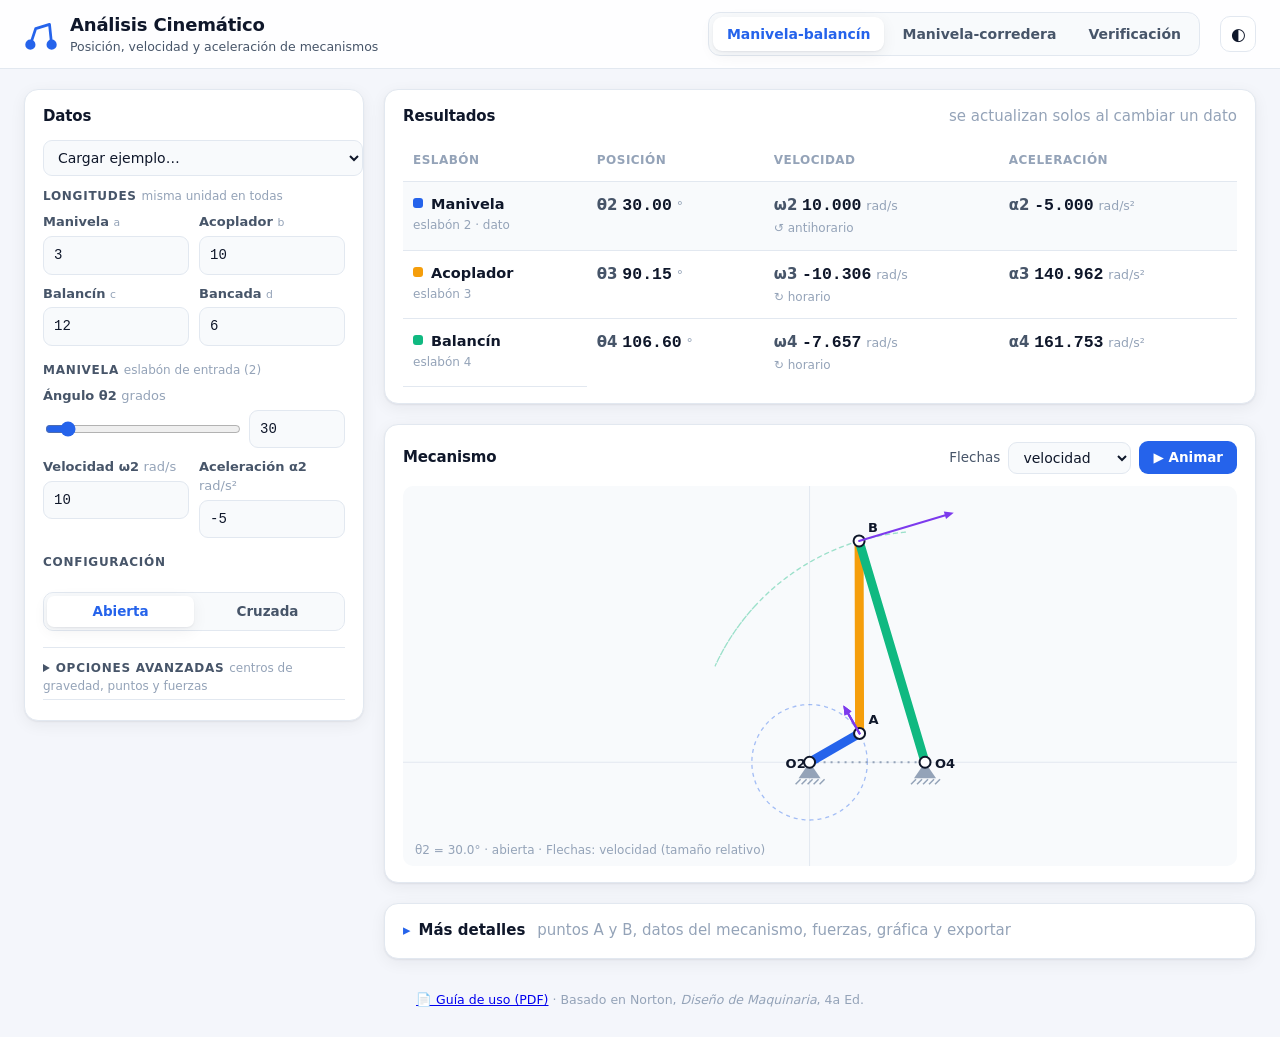
==== commit 63079531: "Simplifica la interfaz: resultados en una tabla y despliegue de detalles - Resultados: una sola tabl" ====
--- a/index.html
+++ b/index.html
@@ -6,7 +6,7 @@
   <title>Análisis Cinemático de Mecanismos</title>
   <meta name="description" content="Posición, velocidad y aceleración de mecanismos de cuatro barras y manivela-corredera (método de Norton)." />
   <link rel="icon" href="data:image/svg+xml,%3Csvg xmlns='http://www.w3.org/2000/svg' viewBox='0 0 32 32'%3E%3Ccircle cx='6' cy='26' r='4' fill='%232563eb'/%3E%3Cpath d='M6 26 L12 10 L26 6 L26 26' stroke='%232563eb' stroke-width='3' fill='none'/%3E%3C/svg%3E" />
-  <link rel="stylesheet" href="css/estilos.css?v=5" />
+  <link rel="stylesheet" href="css/estilos.css?v=6" />
 </head>
 <body>
   <header class="barra">
@@ -14,13 +14,13 @@
       <svg viewBox="0 0 32 32" aria-hidden="true"><circle cx="6" cy="26" r="3.5"/><circle cx="26" cy="26" r="3.5"/><path d="M6 26 L11 11 L24 7 L26 26"/></svg>
       <div>
         <h1>Análisis Cinemático</h1>
-        <p>Posición · velocidad · aceleración — método de Norton</p>
+        <p>Posición, velocidad y aceleración de mecanismos</p>
       </div>
     </div>
     <nav class="pestanas" role="tablist">
       <button role="tab" data-modo="cuatroBarras" class="activa">Manivela-balancín</button>
       <button role="tab" data-modo="manivelaCorredera">Manivela-corredera</button>
-      <button role="tab" data-modo="verificacion">Verificación Norton</button>
+      <button role="tab" data-modo="verificacion">Verificación</button>
     </nav>
     <button id="tema" class="icono" title="Cambiar tema claro/oscuro" aria-label="Cambiar tema">◐</button>
   </header>
@@ -29,49 +29,48 @@
     <!-- ================= ENTRADAS ================= -->
     <aside class="panel entradas">
       <div class="panel-titulo">
-        <h2>Datos de entrada</h2>
+        <h2>Datos</h2>
         <select id="ejemplo" title="Cargar datos de ejemplo"></select>
       </div>
 
       <form id="form" autocomplete="off" onsubmit="return false">
         <fieldset>
-          <legend>Eslabones <span class="nota">(longitudes en unidades consistentes)</span></legend>
+          <legend>Longitudes <span class="nota">misma unidad en todas</span></legend>
           <div class="rejilla" id="campos-eslabones"></div>
         </fieldset>
 
         <fieldset>
-          <legend>Eslabón de entrada (2)</legend>
+          <legend>Manivela <span class="nota">eslabón de entrada (2)</span></legend>
           <div class="campo ancho">
-            <label for="th2">θ2 <span class="u">°</span></label>
+            <label for="th2">Ángulo θ2 <span class="u">grados</span></label>
             <div class="slider-fila">
-              <input type="range" id="th2-rango" min="0" max="360" step="0.5" />
+              <input type="range" id="th2-rango" min="0" max="360" step="0.5" aria-label="Ángulo θ2" />
               <input type="number" id="th2" step="any" />
             </div>
           </div>
           <div class="rejilla">
-            <div class="campo"><label for="w2">ω2 <span class="u">rad/s</span></label><input type="number" id="w2" step="any" /></div>
-            <div class="campo"><label for="al2">α2 <span class="u">rad/s²</span></label><input type="number" id="al2" step="any" /></div>
+            <div class="campo"><label for="w2">Velocidad ω2 <span class="u">rad/s</span></label><input type="number" id="w2" step="any" /></div>
+            <div class="campo"><label for="al2">Aceleración α2 <span class="u">rad/s²</span></label><input type="number" id="al2" step="any" /></div>
           </div>
+        </fieldset>
+
+        <fieldset>
+          <legend>Configuración</legend>
           <div class="segmentado" role="radiogroup" aria-label="Configuración">
             <button type="button" data-conf="abierta" class="activa">Abierta</button>
             <button type="button" data-conf="cruzada">Cruzada</button>
           </div>
         </fieldset>
 
-        <details>
-          <summary>Centros de gravedad <span class="nota">(opcional)</span></summary>
-          <p class="ayuda">R<sub>g</sub> se mide desde el pivote del eslabón (O2, A, O4) y δ respecto a la línea del eslabón.</p>
+        <details class="avanzado">
+          <summary>Opciones avanzadas <span class="nota">centros de gravedad, puntos y fuerzas</span></summary>
+          <h4>Centros de gravedad</h4>
+          <p class="ayuda">Distancia R<sub>g</sub> desde el pivote del eslabón y ángulo δ medido desde la línea del eslabón.</p>
           <div class="rejilla" id="campos-cg"></div>
-        </details>
-
-        <details>
-          <summary>Puntos P <span class="nota">(opcional)</span></summary>
-          <p class="ayuda">R<sub>P</sub> se mide desde el CG del eslabón y δ<sub>RP</sub> respecto a la línea del eslabón.</p>
+          <h4>Puntos P</h4>
+          <p class="ayuda">Distancia R<sub>P</sub> desde el centro de gravedad y ángulo δ medido desde la línea del eslabón.</p>
           <div class="rejilla" id="campos-p"></div>
-        </details>
-
-        <details id="det-din">
-          <summary>Dinámica · fuerzas <span class="nota">(cap. 11)</span></summary>
+          <h4>Fuerzas (dinámica)</h4>
           <p class="ayuda" id="ayuda-din"></p>
           <div class="rejilla" id="campos-din"></div>
         </details>
@@ -80,47 +79,55 @@
       <div id="error" class="error" hidden></div>
     </aside>
 
-    <!-- ================= DIBUJO Y RESULTADOS ================= -->
+    <!-- ================= RESULTADOS ================= -->
     <section class="columna">
-      <div class="resumen-cabecera">
-        <h2>Resultados principales</h2>
-        <span class="nota">se actualizan solos al cambiar cualquier dato</span>
+      <div class="panel">
+        <div class="panel-titulo">
+          <h2>Resultados</h2>
+          <span class="nota">se actualizan solos al cambiar un dato</span>
+        </div>
+        <div id="simple"></div>
+        <p id="aviso" class="aviso" hidden></p>
       </div>
-      <div class="tarjetas" id="resumen"></div>
 
       <div class="panel lienzo-panel">
         <div class="panel-titulo">
           <h2>Mecanismo</h2>
           <div class="controles">
-            <label class="chip"><input type="checkbox" id="ver-vel" checked /> <span class="punto v"></span>Velocidades</label>
-            <label class="chip"><input type="checkbox" id="ver-acc" /> <span class="punto a"></span>Aceleraciones</label>
-            <label class="chip"><input type="checkbox" id="ver-fza" /> <span class="punto f"></span>Fuerzas</label>
-            <label class="chip"><input type="checkbox" id="ver-tray" checked /> Trayectorias</label>
+            <label class="selector">Flechas
+              <select id="flechas">
+                <option value="">ninguna</option>
+                <option value="v" selected>velocidad</option>
+                <option value="a">aceleración</option>
+                <option value="f">fuerzas</option>
+              </select>
+            </label>
             <button id="animar" class="boton">▶ Animar</button>
           </div>
         </div>
-        <canvas id="lienzo" height="380"></canvas>
-        <p class="leyenda">Las flechas están a escala relativa (cada tipo se normaliza a su mayor magnitud).</p>
+        <canvas id="lienzo"></canvas>
       </div>
 
-      <div class="panel">
-        <div class="panel-titulo">
-          <h2>Resultados</h2>
-          <div class="controles">
-            <button id="copiar" class="boton secundario">Copiar</button>
-            <button id="csv" class="boton secundario">CSV (vuelta completa)</button>
-          </div>
+      <details class="panel detalles" id="detalles">
+        <summary>
+          <span class="t">Más detalles</span>
+          <span class="nota">puntos A y B, datos del mecanismo, fuerzas, gráfica y exportar</span>
+        </summary>
+        <div class="detalles-cuerpo">
+          <section><h3>Puntos del mecanismo</h3><div id="det-puntos"></div></section>
+          <section><h3>Datos del mecanismo</h3><div id="det-datos"></div></section>
+          <section><h3>Fuerzas</h3><div id="det-fuerzas"></div></section>
+          <section>
+            <div class="sub-titulo"><h3>Una vuelta de la manivela</h3><select id="magnitud"></select></div>
+            <canvas id="grafica"></canvas>
+            <p class="nota">Pase el ratón para leer valores; haga clic para llevar el mecanismo a ese ángulo.</p>
+          </section>
+          <section class="controles">
+            <button id="copiar" class="boton secundario">Copiar resultados</button>
+            <button id="csv" class="boton secundario">Descargar CSV (vuelta completa)</button>
+          </section>
         </div>
-        <div id="resultados" class="resultados"></div>
-      </div>
-
-      <div class="panel">
-        <div class="panel-titulo">
-          <h2>Una vuelta de la manivela</h2>
-          <select id="magnitud"></select>
-        </div>
-        <canvas id="grafica" height="260"></canvas>
-      </div>
+      </details>
     </section>
   </main>
 
@@ -136,13 +143,13 @@
   </main>
 
   <footer class="pie">
-    <a href="docs/Guia-de-uso.pdf" target="_blank" rel="noopener">📄 Guía de uso (PDF)</a> · Fórmulas: Norton, <em>Diseño de Maquinaria</em> 4a Ed., ecs. 4.10, 4.17, 6.18, 6.22, 7.12 y 7.16; fuerzas dinámicas, cap. 11.
+    <a href="docs/Guia-de-uso.pdf" target="_blank" rel="noopener">📄 Guía de uso (PDF)</a> · Basado en Norton, <em>Diseño de Maquinaria</em>, 4a Ed.
   </footer>
 
-  <script src="js/cinematica.js?v=5"></script>
-  <script src="js/dinamica.js?v=5"></script>
-  <script src="js/datos-norton.js?v=5"></script>
-  <script src="js/verificacion.js?v=5"></script>
-  <script src="js/app.js?v=5"></script>
+  <script src="js/cinematica.js?v=6"></script>
+  <script src="js/dinamica.js?v=6"></script>
+  <script src="js/datos-norton.js?v=6"></script>
+  <script src="js/verificacion.js?v=6"></script>
+  <script src="js/app.js?v=6"></script>
 </body>
 </html>
--- a/css/estilos.css
+++ b/css/estilos.css
@@ -144,7 +144,6 @@
 /* altura fija: sin esto el lienzo toma la proporción de su tamaño interno y crece sin control */
 #lienzo { height: 380px; }
 #grafica { height: 260px; }
-.resumen-cabecera { display: flex; align-items: baseline; gap: 10px; flex-wrap: wrap; margin-bottom: -8px; }
 .leyenda { margin: 8px 0 0; font-size: 12px; color: var(--texto-3); }
 
 /* ---------------- tarjetas resumen ---------------- */
@@ -199,3 +198,56 @@
 }
 .escalares td { white-space: normal; }
 .escalares td:last-child { white-space: nowrap; }
+
+/* ================= diseño simplificado ================= */
+.tabla-simple { font-size: 15px; }
+.tabla-simple th, .tabla-simple td { padding: 12px 10px; text-align: left; white-space: nowrap; vertical-align: top; }
+.tabla-simple thead th { font-size: 12px; }
+.tabla-simple tbody th { font-size: 14.5px; font-weight: 650; color: var(--texto); text-transform: none; letter-spacing: 0; }
+.tabla-simple tbody th small, .tabla-simple td small { display: block; font-size: 12px; font-weight: 400; color: var(--texto-3); font-family: system-ui, sans-serif; margin-top: 2px; }
+.tabla-simple td { font-family: system-ui, sans-serif; }
+.tabla-simple td b { font-family: var(--mono); font-size: 16.5px; font-weight: 650; font-variant-numeric: tabular-nums; }
+.tabla-simple .simb { color: var(--texto-2); font-weight: 600; }
+.tabla-simple .u { font-size: 12.5px; }
+.tabla-simple tbody tr:first-child { background: var(--superficie-2); }
+.marca-e { display: inline-block; width: 10px; height: 10px; border-radius: 3px; margin-right: 8px; vertical-align: 1px; }
+.marca-e.e2 { background: var(--e2); } .marca-e.e3 { background: var(--e3); } .marca-e.e4 { background: var(--e4); }
+.aviso { margin: 12px 0 0; padding: 9px 12px; border-radius: 10px; background: var(--err-suave); color: var(--err); font-size: 13.5px; }
+
+.selector { display: inline-flex; align-items: center; gap: 8px; font-size: 13.5px; color: var(--texto-2); }
+.selector select { padding: 6px 10px; }
+
+.avanzado h4 { font-size: 13px; margin: 14px 0 4px; color: var(--texto); }
+.avanzado summary .nota, details.detalles summary .nota { text-transform: none; letter-spacing: 0; font-weight: 400; }
+
+details.detalles { padding: 0; }
+details.detalles > summary {
+  list-style: none; cursor: pointer; display: flex; align-items: baseline; gap: 12px; flex-wrap: wrap;
+  padding: 16px 18px; text-transform: none; letter-spacing: 0; font-size: 15px; color: var(--texto);
+}
+details.detalles > summary::-webkit-details-marker { display: none; }
+details.detalles > summary .t { font-weight: 650; }
+details.detalles > summary .t::before { content: "▸"; display: inline-block; margin-right: 8px; color: var(--primario); transition: transform .15s; }
+details.detalles[open] > summary .t::before { transform: rotate(90deg); }
+details.detalles[open] > summary { border-bottom: 1px solid var(--borde); margin-bottom: 0; }
+.detalles-cuerpo { padding: 4px 18px 18px; }
+.detalles-cuerpo section { margin-top: 18px; }
+.detalles-cuerpo h3 { font-size: 14px; margin: 0 0 8px; }
+.detalles-cuerpo td .ang { color: var(--texto-2); }
+.detalles-cuerpo td small { color: var(--texto-3); font-family: system-ui, sans-serif; }
+.detalles-cuerpo .nota { display: block; margin-top: 6px; font-size: 12.5px; }
+.sub-titulo { display: flex; justify-content: space-between; align-items: center; gap: 12px; flex-wrap: wrap; margin-bottom: 8px; }
+.sub-titulo h3 { margin: 0; }
+details.mini { border: 0; padding: 8px 0 0; }
+details.mini summary { text-transform: none; letter-spacing: 0; font-weight: 550; font-size: 13px; }
+
+/* en el celular la tabla simple se vuelve tarjetas por eslabón */
+@media (max-width: 640px) {
+  .tabla-simple thead { display: none; }
+  .tabla-simple, .tabla-simple tbody, .tabla-simple tr { display: block; width: 100%; }
+  .tabla-simple tr { border: 1px solid var(--borde); border-radius: 12px; margin-bottom: 10px; padding: 4px 0; }
+  .tabla-simple tbody th { display: block; border: 0; padding: 8px 12px 4px; }
+  .tabla-simple td { display: flex; align-items: baseline; gap: 6px; flex-wrap: wrap; border: 0; padding: 4px 12px; white-space: normal; }
+  .tabla-simple td::before { content: attr(data-etq); width: 92px; flex: none; font-size: 12.5px; color: var(--texto-3); }
+  .tabla-simple td small { display: inline; margin: 0 0 0 4px; }
+}
